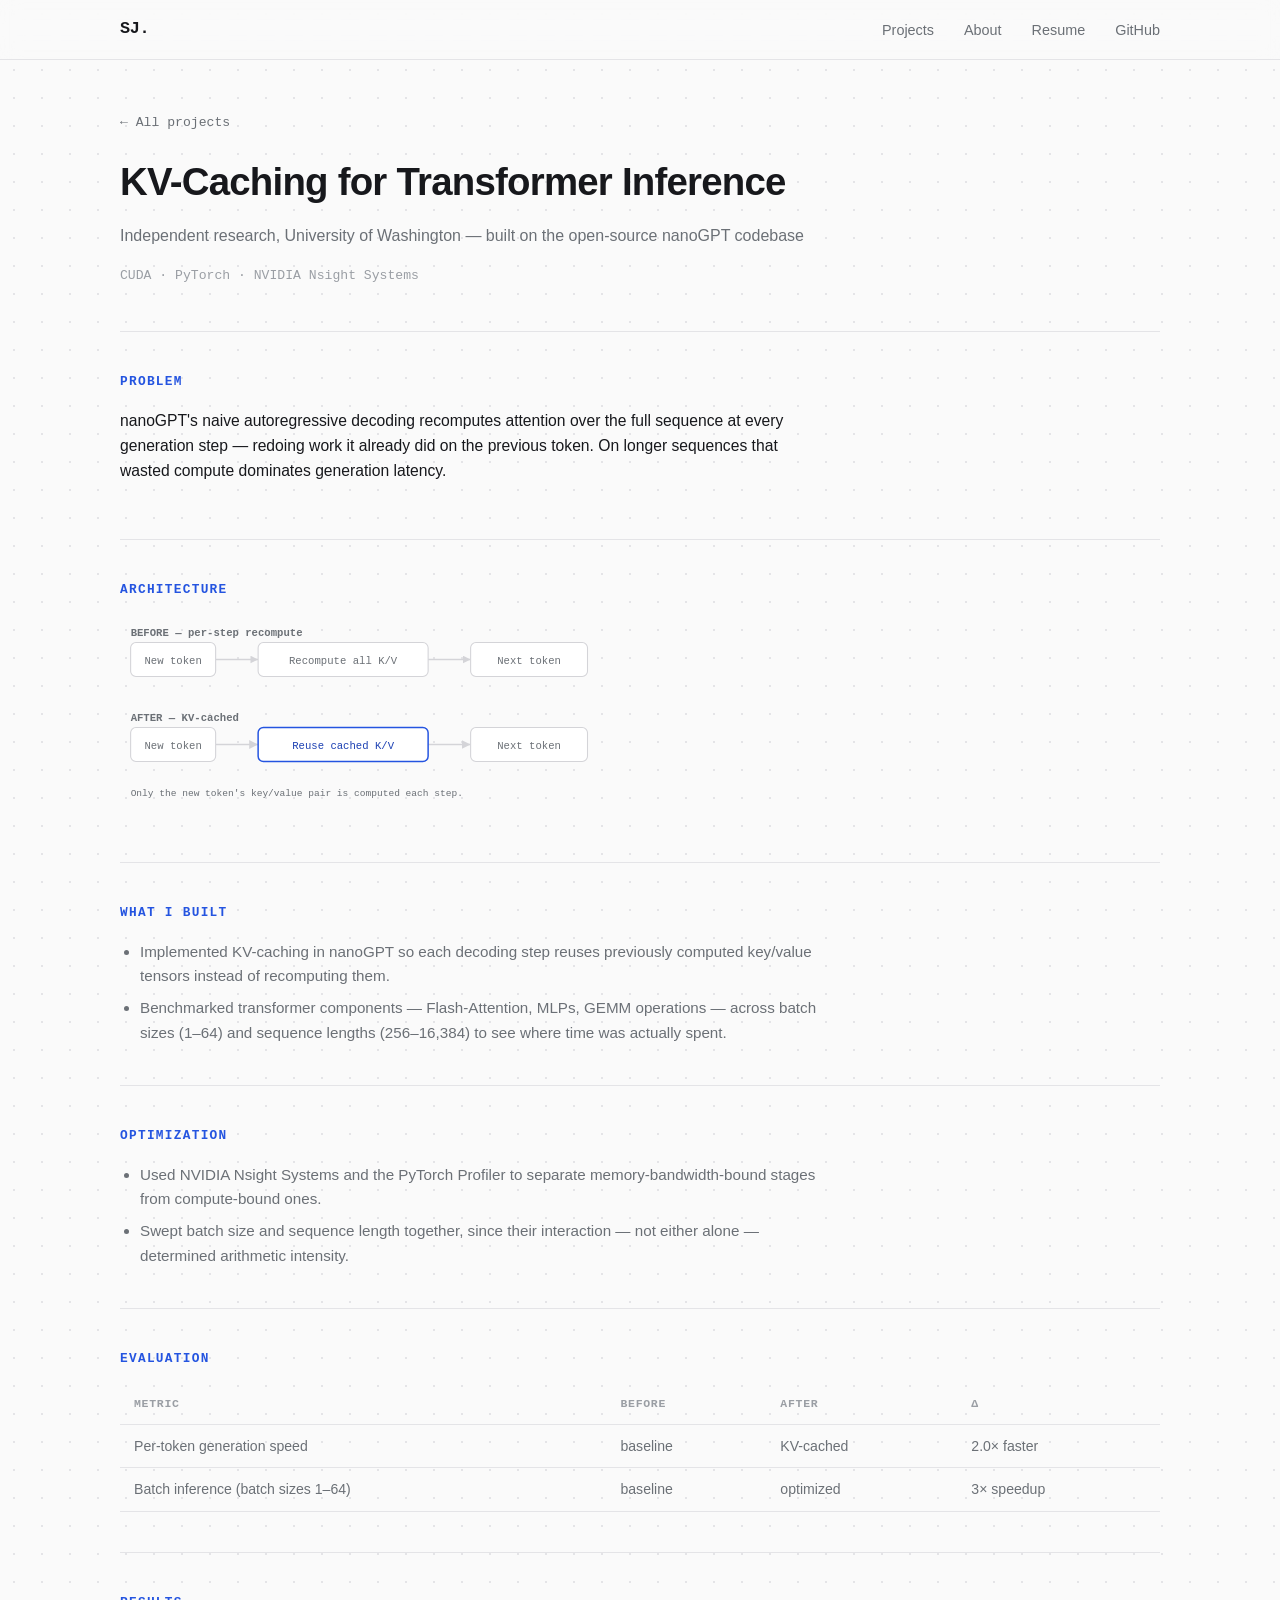
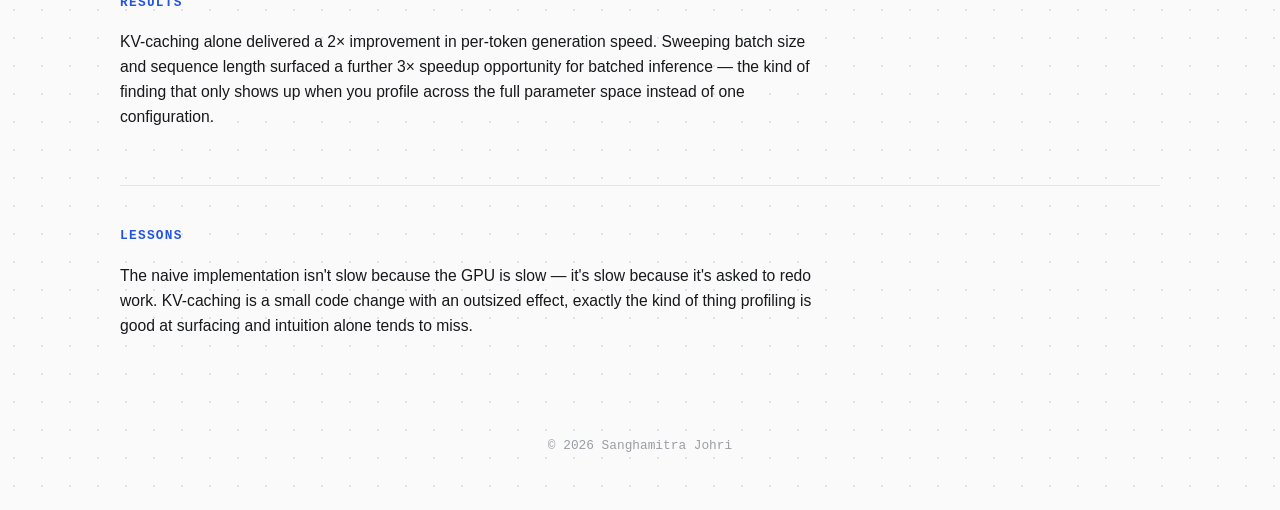
==== project-1.html @ 5bdfdf8d "Replace one-page site with new portfolio; add RecoverIQ case study Previous single-page site remains" ====
<!DOCTYPE html>
<html lang="en">
<head>
<meta charset="UTF-8">
<meta name="viewport" content="width=device-width, initial-scale=1.0">
<title>KV-Caching for Transformer Inference — Sanghamitra Johri</title>
<meta name="description" content="Case study: implementing KV-caching in nanoGPT and profiling transformer inference for a 2x speedup.">
<link rel="stylesheet" href="style.css">
</head>
<body>

<header class="site-header">
  <nav class="nav container">
    <a href="index.html" class="logo">SJ.</a>
    <button class="nav-toggle" id="navToggle" aria-label="Toggle menu" aria-expanded="false">
      <span></span><span></span><span></span>
    </button>
    <ul class="nav-links" id="navLinks">
      <li><a href="index.html#work">Projects</a></li>
      <li><a href="index.html#about">About</a></li>
      <li><a href="resume.pdf" target="_blank" rel="noopener noreferrer">Resume</a></li>
      <li><a href="https://github.com/sanghamitrajohri" target="_blank" rel="noopener noreferrer">GitHub</a></li>
    </ul>
  </nav>
</header>

<main>
  <section class="case-header container">
    <a class="case-back" href="index.html#work">&larr; All projects</a>
    <h1>KV-Caching for Transformer Inference</h1>
    <p class="case-role">Independent research, University of Washington &mdash; built on the open-source nanoGPT codebase</p>
    <p class="case-stack">CUDA · PyTorch · NVIDIA Nsight Systems</p>
  </section>

  <section class="case-section container">
    <h2>Problem</h2>
    <p>
      nanoGPT's naive autoregressive decoding recomputes attention over the full sequence at every
      generation step — redoing work it already did on the previous token. On longer sequences that
      wasted compute dominates generation latency.
    </p>
  </section>

  <section class="case-section container">
    <h2>Architecture</h2>
    <svg class="case-diagram" viewBox="0 0 640 190" fill="none" xmlns="http://www.w3.org/2000/svg" role="img" aria-label="Diagram: before, attention recomputed every step; after, cached key and value tensors reused">
      <defs>
        <marker id="a1" markerWidth="8" markerHeight="8" refX="6" refY="3" orient="auto"><path d="M0,0 L6,3 L0,6 Z" fill="currentColor"/></marker>
      </defs>
      <text class="node-text" x="10" y="18" font-size="10" font-weight="700">BEFORE — per-step recompute</text>
      <line class="flow-line" x1="90" y1="40" x2="130" y2="40" stroke-width="1.2" marker-end="url(#a1)"/>
      <line class="flow-line" x1="290" y1="40" x2="330" y2="40" stroke-width="1.2" marker-end="url(#a1)"/>
      <rect class="node-fill node-stroke" x="10" y="24" width="80" height="32" rx="5" stroke-width="1"/>
      <text class="node-text" x="50" y="44" text-anchor="middle" font-size="10">New token</text>
      <rect class="node-fill node-stroke" x="130" y="24" width="160" height="32" rx="5" stroke-width="1"/>
      <text class="node-text" x="210" y="44" text-anchor="middle" font-size="10">Recompute all K/V</text>
      <rect class="node-fill node-stroke" x="330" y="24" width="110" height="32" rx="5" stroke-width="1"/>
      <text class="node-text" x="385" y="44" text-anchor="middle" font-size="10">Next token</text>

      <text class="node-text" x="10" y="98" font-size="10" font-weight="700">AFTER — KV-cached</text>
      <line class="flow-line" x1="90" y1="120" x2="130" y2="120" stroke-width="1.4" marker-end="url(#a1)"/>
      <line class="flow-line" x1="290" y1="120" x2="330" y2="120" stroke-width="1.4" marker-end="url(#a1)"/>
      <rect class="node-fill node-stroke" x="10" y="104" width="80" height="32" rx="5" stroke-width="1"/>
      <text class="node-text" x="50" y="124" text-anchor="middle" font-size="10">New token</text>
      <g class="accent-node">
        <rect class="node-fill node-stroke" x="130" y="104" width="160" height="32" rx="5" stroke-width="1.4"/>
        <text class="node-text" x="210" y="124" text-anchor="middle" font-size="10">Reuse cached K/V</text>
      </g>
      <rect class="node-fill node-stroke" x="330" y="104" width="110" height="32" rx="5" stroke-width="1"/>
      <text class="node-text" x="385" y="124" text-anchor="middle" font-size="10">Next token</text>
      <text class="node-text" x="10" y="168" font-size="9">Only the new token's key/value pair is computed each step.</text>
    </svg>
  </section>

  <section class="case-section container">
    <h2>What I Built</h2>
    <ul class="case-list">
      <li>Implemented KV-caching in nanoGPT so each decoding step reuses previously computed key/value tensors instead of recomputing them.</li>
      <li>Benchmarked transformer components — Flash-Attention, MLPs, GEMM operations — across batch sizes (1–64) and sequence lengths (256–16,384) to see where time was actually spent.</li>
    </ul>
  </section>

  <section class="case-section container">
    <h2>Optimization</h2>
    <ul class="case-list">
      <li>Used NVIDIA Nsight Systems and the PyTorch Profiler to separate memory-bandwidth-bound stages from compute-bound ones.</li>
      <li>Swept batch size and sequence length together, since their interaction — not either alone — determined arithmetic intensity.</li>
    </ul>
  </section>

  <section class="case-section container">
    <h2>Evaluation</h2>
    <table class="bench-table">
      <thead>
        <tr><th>Metric</th><th>Before</th><th>After</th><th>Δ</th></tr>
      </thead>
      <tbody>
        <tr><td>Per-token generation speed</td><td>baseline</td><td>KV-cached</td><td>2.0× faster</td></tr>
        <tr><td>Batch inference (batch sizes 1–64)</td><td>baseline</td><td>optimized</td><td>3× speedup</td></tr>
      </tbody>
    </table>
  </section>

  <section class="case-section container">
    <h2>Results</h2>
    <p>
      KV-caching alone delivered a 2× improvement in per-token generation speed. Sweeping batch size
      and sequence length surfaced a further 3× speedup opportunity for batched inference — the kind
      of finding that only shows up when you profile across the full parameter space instead of one
      configuration.
    </p>
  </section>

  <section class="case-section container">
    <h2>Lessons</h2>
    <p>
      The naive implementation isn't slow because the GPU is slow — it's slow because it's asked to
      redo work. KV-caching is a small code change with an outsized effect, exactly the kind of thing
      profiling is good at surfacing and intuition alone tends to miss.
    </p>
  </section>
</main>

<footer class="site-footer">
  <p>© <span id="year"></span> Sanghamitra Johri</p>
</footer>

<script src="script.js"></script>
</body>
</html>
---- style.css ----
:root {
  --bg: #fafafa;
  --surface: #ffffff;
  --border: #e4e4e7;
  --border-strong: #d4d4d8;
  --text: #17181c;
  --text-dim: #6b7076;
  --text-faint: #9a9ea4;
  --accent: #2454e0;
  --accent-soft: #eaefff;
  --accent-dim: #1c40b3;
  --max-width: 1040px;
  --radius: 10px;
  --sans: -apple-system, BlinkMacSystemFont, "Segoe UI", Roboto, Helvetica, Arial, sans-serif;
  --mono: ui-monospace, "SF Mono", "Menlo", "Consolas", "Liberation Mono", monospace;
}

* { box-sizing: border-box; }
html { scroll-behavior: smooth; }

body {
  margin: 0;
  background:
    radial-gradient(circle, var(--border) 1px, transparent 1px) 0 0 / 28px 28px,
    var(--bg);
  color: var(--text);
  font-family: var(--sans);
  line-height: 1.6;
  -webkit-font-smoothing: antialiased;
}

@media (prefers-reduced-motion: reduce) { html { scroll-behavior: auto; } }

.container { max-width: var(--max-width); margin: 0 auto; padding: 0 28px; }

a { color: var(--accent); text-decoration: none; }
a:hover { text-decoration: underline; }

code, .mono { font-family: var(--mono); }

/* Header / nav */
.site-header {
  position: sticky;
  top: 0;
  z-index: 10;
  background: rgba(250, 250, 250, 0.86);
  backdrop-filter: blur(10px);
  border-bottom: 1px solid var(--border);
}
.nav {
  display: flex;
  align-items: center;
  justify-content: space-between;
  padding: 16px 0;
}
.logo {
  font-family: var(--mono);
  font-weight: 700;
  font-size: 1.05rem;
  color: var(--text);
  letter-spacing: -0.02em;
}
.logo:hover { text-decoration: none; color: var(--accent); }

.nav-links { list-style: none; display: flex; align-items: center; gap: 30px; margin: 0; padding: 0; }
.nav-links a {
  color: var(--text-dim);
  font-size: 0.9rem;
  font-weight: 500;
}
.nav-links a:hover { color: var(--text); text-decoration: none; }

.nav-toggle {
  display: none;
  flex-direction: column;
  justify-content: center;
  gap: 5px;
  background: none;
  border: none;
  cursor: pointer;
  padding: 6px;
}
.nav-toggle span { width: 20px; height: 2px; background: var(--text); display: block; }

/* Hero */
.hero { padding: 96px 0 64px; }
.hero-grid {
  display: grid;
  grid-template-columns: 1.15fr 0.85fr;
  gap: 40px;
  align-items: center;
}

.eyebrow {
  font-family: var(--mono);
  font-size: 0.78rem;
  font-weight: 600;
  color: var(--accent);
  letter-spacing: 0.12em;
  text-transform: uppercase;
  margin: 0 0 18px;
}

.hero h1 {
  font-size: clamp(2.1rem, 4.6vw, 3.1rem);
  line-height: 1.12;
  letter-spacing: -0.02em;
  margin: 0 0 18px;
}

.hero .subline {
  font-family: var(--mono);
  font-size: 0.92rem;
  color: var(--text-dim);
  margin: 0 0 30px;
}
.hero .subline span { color: var(--text-faint); margin: 0 8px; }

.hero-actions { display: flex; flex-wrap: wrap; gap: 12px; }

/* Architecture graphic */
.arch-graphic { width: 100%; height: auto; }
.arch-graphic, .case-diagram, .featured-diagram { color: var(--border-strong); }
:is(.arch-graphic, .case-diagram, .featured-diagram) .node-fill { fill: var(--surface); }
:is(.arch-graphic, .case-diagram, .featured-diagram) .node-stroke { stroke: var(--border-strong); }
:is(.arch-graphic, .case-diagram, .featured-diagram) .node-text { fill: var(--text-dim); font-family: var(--mono); }
:is(.arch-graphic, .case-diagram, .featured-diagram) .node-text:not([font-size]) { font-size: 11px; }
:is(.arch-graphic, .case-diagram, .featured-diagram) .flow-line { stroke: var(--border-strong); }
:is(.arch-graphic, .case-diagram, .featured-diagram) .accent-node .node-stroke { stroke: var(--accent); }
:is(.arch-graphic, .case-diagram, .featured-diagram) .accent-node .node-text { fill: var(--accent-dim); }

/* Buttons */
.btn {
  display: inline-flex;
  align-items: center;
  gap: 6px;
  padding: 10px 20px;
  border-radius: 8px;
  border: 1px solid var(--border-strong);
  background: var(--surface);
  color: var(--text);
  font-size: 0.9rem;
  font-weight: 600;
  transition: border-color 0.15s ease, background 0.15s ease, transform 0.15s ease;
}
.btn:hover { border-color: var(--accent); text-decoration: none; transform: translateY(-1px); }
.btn-primary {
  background: var(--accent);
  color: #fff;
  border-color: var(--accent);
}
.btn-primary:hover { background: var(--accent-dim); border-color: var(--accent-dim); color: #fff; }

/* Sections */
.section { padding: 64px 0; border-top: 1px solid var(--border); }
.section-label {
  font-family: var(--mono);
  font-size: 0.78rem;
  font-weight: 600;
  color: var(--text-faint);
  letter-spacing: 0.14em;
  text-transform: uppercase;
  margin: 0 0 8px;
}
.section-heading { font-size: 1.5rem; letter-spacing: -0.01em; margin: 0 0 36px; }

/* Project cards */
.work-grid {
  display: grid;
  grid-template-columns: repeat(3, 1fr);
  gap: 18px;
  margin-bottom: 18px;
}
.project-card {
  display: flex;
  flex-direction: column;
  background: var(--surface);
  border: 1px solid var(--border);
  border-radius: var(--radius);
  padding: 24px;
  min-height: 200px;
  color: var(--text);
  transition: border-color 0.18s ease, transform 0.18s ease, box-shadow 0.18s ease;
}
.project-card:hover {
  border-color: var(--accent);
  transform: translateY(-2px);
  box-shadow: 0 10px 26px rgba(23, 24, 28, 0.06);
  text-decoration: none;
}
.project-tag {
  font-family: var(--mono);
  font-size: 0.72rem;
  color: var(--accent);
  letter-spacing: 0.08em;
  margin: 0 0 12px;
}
.project-card h3 { font-size: 1.05rem; margin: 0 0 10px; letter-spacing: -0.01em; }
.project-flow {
  font-family: var(--mono);
  font-size: 0.82rem;
  color: var(--text-dim);
  margin: 0 0 16px;
  flex-grow: 1;
}
.project-stack { font-family: var(--mono); font-size: 0.78rem; color: var(--text-faint); margin: 0 0 16px; }
.project-arrow {
  align-self: flex-end;
  color: var(--text-faint);
  transition: transform 0.18s ease, color 0.18s ease;
}
.project-card:hover .project-arrow { color: var(--accent); transform: translateX(3px); }

/* Featured project */
.project-featured {
  display: block;
  background: var(--surface);
  border: 1px solid var(--border);
  border-radius: var(--radius);
  padding: 32px;
  color: var(--text);
  transition: border-color 0.18s ease, box-shadow 0.18s ease;
}
.project-featured:hover {
  border-color: var(--accent);
  box-shadow: 0 14px 30px rgba(23, 24, 28, 0.07);
  text-decoration: none;
}
.project-featured .project-tag { margin-bottom: 8px; }
.project-featured h3 { font-size: 1.3rem; margin: 0 0 20px; letter-spacing: -0.01em; }
.featured-diagram { width: 100%; max-width: 640px; height: auto; margin: 0 auto 22px; display: block; }
.featured-cta { font-weight: 600; font-size: 0.92rem; color: var(--accent); }

/* About */
.about-text { max-width: 620px; color: var(--text-dim); font-size: 1rem; margin: 0 0 26px; }
.stack-line {
  font-family: var(--mono);
  font-size: 0.85rem;
  color: var(--text-dim);
  line-height: 2;
}
.stack-line .cat { color: var(--text-faint); }

/* Contact */
.contact-inner { display: flex; flex-wrap: wrap; align-items: baseline; justify-content: space-between; gap: 20px; }
.contact-inner p { color: var(--text-dim); max-width: 480px; margin: 0; }

/* Footer */
.site-footer {
  text-align: center;
  padding: 30px 24px 40px;
  color: var(--text-faint);
  font-size: 0.8rem;
  font-family: var(--mono);
}

/* Reveal */
.reveal { opacity: 0; transform: translateY(14px); transition: opacity 0.5s ease, transform 0.5s ease; }
.reveal.is-visible { opacity: 1; transform: translateY(0); }
@media (prefers-reduced-motion: reduce) { .reveal { opacity: 1; transform: none; transition: none; } }

/* Case study pages */
.case-header { padding: 48px 0 32px; border-bottom: 1px solid var(--border); }
.case-back { font-family: var(--mono); font-size: 0.82rem; color: var(--text-dim); }
.case-back:hover { color: var(--accent); }
.case-header h1 { font-size: clamp(1.7rem, 4vw, 2.4rem); margin: 18px 0 10px; letter-spacing: -0.02em; }
.case-role { color: var(--text-dim); font-size: 1rem; margin: 0 0 16px; }
.case-stack { font-family: var(--mono); font-size: 0.82rem; color: var(--text-faint); }

.case-section { padding: 40px 0; border-bottom: 1px solid var(--border); }
.case-section:last-of-type { border-bottom: none; }
.case-section h2 {
  font-family: var(--mono);
  font-size: 0.8rem;
  font-weight: 700;
  color: var(--accent);
  letter-spacing: 0.1em;
  text-transform: uppercase;
  margin: 0 0 16px;
}
.case-section .placeholder {
  color: var(--text-faint);
  font-style: italic;
  font-size: 0.94rem;
}
.case-section p { color: var(--text); font-size: 0.98rem; max-width: 700px; }

.bench-table { width: 100%; border-collapse: collapse; font-size: 0.88rem; margin-top: 4px; }
.bench-table th, .bench-table td {
  text-align: left;
  padding: 10px 14px;
  border-bottom: 1px solid var(--border);
}
.bench-table th {
  font-family: var(--mono);
  font-size: 0.72rem;
  color: var(--text-faint);
  text-transform: uppercase;
  letter-spacing: 0.06em;
  font-weight: 600;
}
.bench-table td { color: var(--text-dim); }
.bench-table td.tbd { color: var(--text-faint); font-style: italic; }

.case-note {
  font-size: 0.82rem;
  color: var(--text-faint);
  font-style: italic;
  margin: 0 0 18px;
}

.case-diagram { width: 100%; max-width: 680px; height: auto; display: block; margin-bottom: 4px; }

.case-list { margin: 0; padding-left: 20px; color: var(--text-dim); max-width: 700px; }
.case-list li { margin-bottom: 8px; font-size: 0.95rem; }
.case-list li:last-child { margin-bottom: 0; }

.diagram-placeholder {
  border: 1px dashed var(--border-strong);
  border-radius: var(--radius);
  padding: 56px 20px;
  text-align: center;
  color: var(--text-faint);
  font-family: var(--mono);
  font-size: 0.85rem;
  max-width: 700px;
}

/* Responsive */
@media (max-width: 860px) {
  .hero-grid { grid-template-columns: 1fr; }
  .arch-hero { order: -1; max-width: 360px; margin: 0 auto; }
  .work-grid { grid-template-columns: repeat(2, 1fr); }
}

@media (max-width: 640px) {
  .nav-toggle { display: flex; }
  .nav-links {
    position: absolute;
    top: 100%;
    left: 0;
    right: 0;
    background: var(--surface);
    border-bottom: 1px solid var(--border);
    flex-direction: column;
    align-items: flex-start;
    gap: 0;
    max-height: 0;
    overflow: hidden;
    transition: max-height 0.2s ease;
  }
  .nav-links.open { max-height: 320px; }
  .nav-links li { width: 100%; border-top: 1px solid var(--border); }
  .nav-links a { display: block; padding: 14px 24px; }

  .work-grid { grid-template-columns: 1fr; }
  .contact-inner { flex-direction: column; align-items: flex-start; }
}
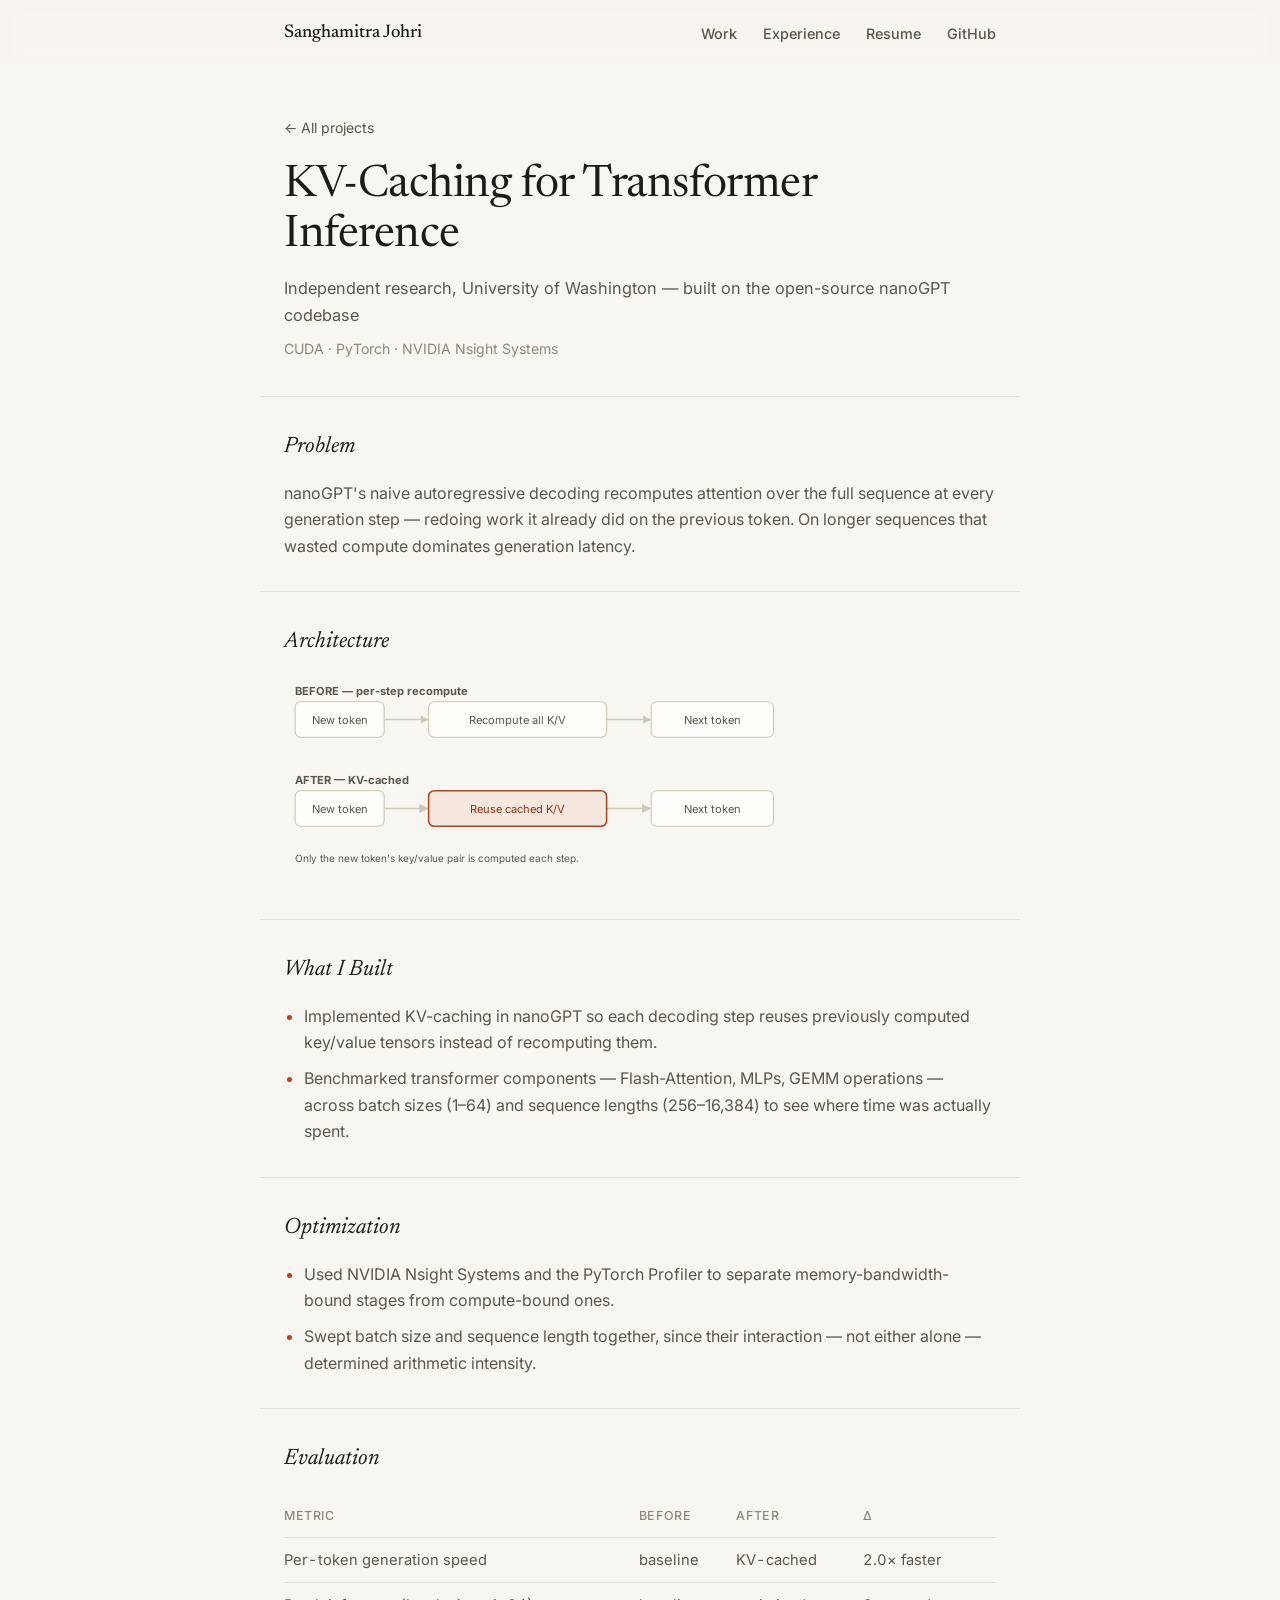
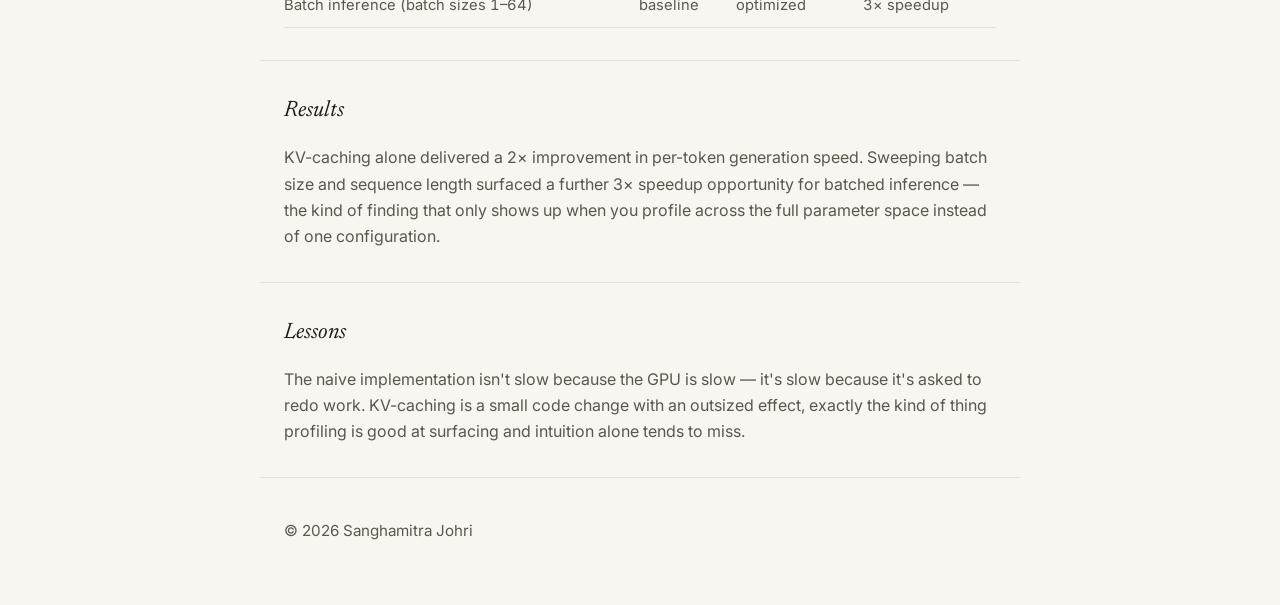
==== commit a3470964: "Redesign: single-column layout, serif type, focused home page Home now shows RecoverIQ and KV-cachin" ====
--- a/project-1.html
+++ b/project-1.html
@@ -5,19 +5,22 @@
 <meta name="viewport" content="width=device-width, initial-scale=1.0">
 <title>KV-Caching for Transformer Inference — Sanghamitra Johri</title>
 <meta name="description" content="Case study: implementing KV-caching in nanoGPT and profiling transformer inference for a 2x speedup.">
+<link rel="preconnect" href="https://fonts.googleapis.com">
+<link rel="preconnect" href="https://fonts.gstatic.com" crossorigin>
+<link href="https://fonts.googleapis.com/css2?family=Newsreader:ital,opsz,wght@0,6..72,400;0,6..72,500;1,6..72,400&family=Inter:wght@400;500;600&display=swap" rel="stylesheet">
 <link rel="stylesheet" href="style.css">
 </head>
 <body>
 
 <header class="site-header">
   <nav class="nav container">
-    <a href="index.html" class="logo">SJ.</a>
+    <a href="index.html" class="logo">Sanghamitra Johri</a>
     <button class="nav-toggle" id="navToggle" aria-label="Toggle menu" aria-expanded="false">
       <span></span><span></span><span></span>
     </button>
     <ul class="nav-links" id="navLinks">
-      <li><a href="index.html#work">Projects</a></li>
-      <li><a href="index.html#about">About</a></li>
+      <li><a href="index.html#work">Work</a></li>
+      <li><a href="index.html#experience">Experience</a></li>
       <li><a href="resume.pdf" target="_blank" rel="noopener noreferrer">Resume</a></li>
       <li><a href="https://github.com/sanghamitrajohri" target="_blank" rel="noopener noreferrer">GitHub</a></li>
     </ul>
@@ -90,7 +93,7 @@
 
   <section class="case-section container">
     <h2>Evaluation</h2>
-    <table class="bench-table">
+    <div class="table-wrap"><table class="bench-table">
       <thead>
         <tr><th>Metric</th><th>Before</th><th>After</th><th>Δ</th></tr>
       </thead>
@@ -98,7 +101,7 @@
         <tr><td>Per-token generation speed</td><td>baseline</td><td>KV-cached</td><td>2.0× faster</td></tr>
         <tr><td>Batch inference (batch sizes 1–64)</td><td>baseline</td><td>optimized</td><td>3× speedup</td></tr>
       </tbody>
-    </table>
+    </table></div>
   </section>
 
   <section class="case-section container">
@@ -121,7 +124,7 @@
   </section>
 </main>
 
-<footer class="site-footer">
+<footer class="site-footer container">
   <p>© <span id="year"></span> Sanghamitra Johri</p>
 </footer>
 
--- a/style.css
+++ b/style.css
@@ -1,74 +1,56 @@
 :root {
-  --bg: #fafafa;
-  --surface: #ffffff;
-  --border: #e4e4e7;
-  --border-strong: #d4d4d8;
-  --text: #17181c;
-  --text-dim: #6b7076;
-  --text-faint: #9a9ea4;
-  --accent: #2454e0;
-  --accent-soft: #eaefff;
-  --accent-dim: #1c40b3;
-  --max-width: 1040px;
-  --radius: 10px;
-  --sans: -apple-system, BlinkMacSystemFont, "Segoe UI", Roboto, Helvetica, Arial, sans-serif;
-  --mono: ui-monospace, "SF Mono", "Menlo", "Consolas", "Liberation Mono", monospace;
+  --bg: #f8f6f1;
+  --surface: #fffdf9;
+  --border: #e6e1d6;
+  --border-strong: #cfc8b8;
+  --text: #1d1b17;
+  --text-dim: #5c574d;
+  --text-faint: #8f897c;
+  --accent: #b4441f;
+  --accent-soft: #f6e7df;
+  --accent-dim: #8f3518;
+  --max-width: 760px;
+  --radius: 12px;
+  --serif: "Newsreader", Georgia, "Times New Roman", serif;
+  --sans: "Inter", -apple-system, BlinkMacSystemFont, "Segoe UI", Roboto, Helvetica, Arial, sans-serif;
+  --mono: ui-monospace, "SF Mono", "Menlo", "Consolas", monospace;
 }
 
 * { box-sizing: border-box; }
 html { scroll-behavior: smooth; }
+@media (prefers-reduced-motion: reduce) { html { scroll-behavior: auto; } }
 
 body {
   margin: 0;
-  background:
-    radial-gradient(circle, var(--border) 1px, transparent 1px) 0 0 / 28px 28px,
-    var(--bg);
+  background: var(--bg);
   color: var(--text);
   font-family: var(--sans);
-  line-height: 1.6;
+  font-size: 16px;
+  line-height: 1.65;
   -webkit-font-smoothing: antialiased;
 }
 
-@media (prefers-reduced-motion: reduce) { html { scroll-behavior: auto; } }
-
-.container { max-width: var(--max-width); margin: 0 auto; padding: 0 28px; }
+.container { max-width: var(--max-width); margin: 0 auto; padding: 0 24px; }
 
 a { color: var(--accent); text-decoration: none; }
-a:hover { text-decoration: underline; }
-
-code, .mono { font-family: var(--mono); }
+a:hover { text-decoration: underline; text-underline-offset: 3px; }
+code { font-family: var(--mono); font-size: 0.88em; background: var(--accent-soft); padding: 1px 5px; border-radius: 4px; }
+strong { font-weight: 600; }
 
 /* Header / nav */
 .site-header {
   position: sticky;
   top: 0;
   z-index: 10;
-  background: rgba(250, 250, 250, 0.86);
+  background: rgba(248, 246, 241, 0.9);
   backdrop-filter: blur(10px);
-  border-bottom: 1px solid var(--border);
-}
-.nav {
-  display: flex;
-  align-items: center;
-  justify-content: space-between;
-  padding: 16px 0;
-}
-.logo {
-  font-family: var(--mono);
-  font-weight: 700;
-  font-size: 1.05rem;
-  color: var(--text);
-  letter-spacing: -0.02em;
-}
+}
+.nav { display: flex; align-items: center; justify-content: space-between; padding: 18px 24px; }
+.logo { font-family: var(--serif); font-size: 1.15rem; font-weight: 500; color: var(--text); }
 .logo:hover { text-decoration: none; color: var(--accent); }
-
-.nav-links { list-style: none; display: flex; align-items: center; gap: 30px; margin: 0; padding: 0; }
-.nav-links a {
-  color: var(--text-dim);
-  font-size: 0.9rem;
-  font-weight: 500;
-}
-.nav-links a:hover { color: var(--text); text-decoration: none; }
+.nav-links { list-style: none; display: flex; gap: 26px; margin: 0; padding: 0; }
+.nav-links a { color: var(--text-dim); font-size: 0.9rem; font-weight: 500; }
+.nav-links a:hover { color: var(--accent); text-decoration: none; }
 
 .nav-toggle {
   display: none;
@@ -82,257 +64,142 @@
 }
 .nav-toggle span { width: 20px; height: 2px; background: var(--text); display: block; }
 
-/* Hero */
-.hero { padding: 96px 0 64px; }
-.hero-grid {
+/* Intro */
+.intro { padding: 72px 0 56px; }
+.intro h1 {
+  font-family: var(--serif);
+  font-weight: 400;
+  font-size: clamp(2.3rem, 6vw, 3.4rem);
+  line-height: 1.08;
+  letter-spacing: -0.015em;
+  margin: 0 0 24px;
+}
+.lede { font-size: 1.12rem; color: var(--text-dim); margin: 0 0 24px; max-width: 640px; }
+.lede strong { color: var(--text); }
+.intro-links { display: flex; flex-wrap: wrap; gap: 8px 22px; margin: 0; font-weight: 500; }
+
+/* Blocks */
+.block { padding: 48px 0; border-top: 1px solid var(--border); }
+.block-title {
+  font-family: var(--serif);
+  font-weight: 400;
+  font-style: italic;
+  font-size: 1.5rem;
+  margin: 0 0 28px;
+  color: var(--text);
+}
+
+/* Work entries */
+.work {
   display: grid;
-  grid-template-columns: 1.15fr 0.85fr;
-  gap: 40px;
-  align-items: center;
-}
-
-.eyebrow {
-  font-family: var(--mono);
-  font-size: 0.78rem;
-  font-weight: 600;
-  color: var(--accent);
-  letter-spacing: 0.12em;
-  text-transform: uppercase;
-  margin: 0 0 18px;
-}
-
-.hero h1 {
-  font-size: clamp(2.1rem, 4.6vw, 3.1rem);
+  grid-template-columns: 180px 1fr;
+  gap: 28px;
+  padding: 28px;
+  margin: 0 -28px 12px;
+  border-radius: var(--radius);
+  color: var(--text);
+  transition: background 0.18s ease;
+}
+.work:hover { background: var(--surface); text-decoration: none; box-shadow: 0 1px 0 var(--border), 0 8px 24px rgba(60, 45, 20, 0.06); }
+.work-metric { display: flex; flex-direction: column; gap: 6px; }
+.metric-num { font-family: var(--serif); font-size: 3rem; line-height: 1; color: var(--accent); }
+.metric-label { font-size: 0.82rem; color: var(--text-faint); line-height: 1.4; }
+.work-meta { font-size: 0.8rem; color: var(--text-faint); margin: 0 0 4px; text-transform: uppercase; letter-spacing: 0.06em; }
+.work h3 { font-family: var(--serif); font-weight: 500; font-size: 1.5rem; margin: 0 0 8px; line-height: 1.2; }
+.work-body p { margin: 0 0 10px; color: var(--text-dim); }
+.work-body .work-stack { font-size: 0.85rem; color: var(--text-faint); }
+.work-cta { font-size: 0.9rem; font-weight: 600; color: var(--accent); }
+.work:hover .work-cta { text-decoration: underline; text-underline-offset: 3px; }
+
+/* Timeline */
+.timeline { list-style: none; margin: 0; padding: 0; }
+.timeline li { display: grid; grid-template-columns: 180px 1fr; gap: 28px; padding: 0 0 26px; }
+.timeline li:last-child { padding-bottom: 0; }
+.tl-when { margin: 2px 0 0; font-size: 0.88rem; color: var(--text-faint); font-variant-numeric: tabular-nums; }
+.timeline h3 { font-size: 1rem; font-weight: 600; margin: 0 0 4px; }
+.timeline p { margin: 0; color: var(--text-dim); }
+
+/* Publications / education */
+.pubs { list-style: none; margin: 0; padding: 0; }
+.pubs li { padding: 0 0 16px; }
+.pubs li:last-child { padding-bottom: 0; }
+.pubs span { display: block; font-size: 0.88rem; color: var(--text-faint); }
+
+/* Footer */
+.site-footer { padding: 40px 24px 56px; border-top: 1px solid var(--border); color: var(--text-dim); font-size: 0.95rem; }
+.site-footer p { margin: 0 0 6px; }
+.site-footer .muted { color: var(--text-faint); font-size: 0.82rem; }
+
+/* Reveal */
+.reveal { opacity: 0; transform: translateY(10px); transition: opacity 0.5s ease, transform 0.5s ease; }
+.reveal.is-visible { opacity: 1; transform: none; }
+@media (prefers-reduced-motion: reduce) { .reveal { opacity: 1; transform: none; transition: none; } }
+
+/* Case study pages */
+.case-header { padding: 48px 24px 36px; }
+.case-back { font-size: 0.88rem; color: var(--text-dim); }
+.case-back:hover { color: var(--accent); }
+.case-header h1 {
+  font-family: var(--serif);
+  font-weight: 400;
+  font-size: clamp(2rem, 5vw, 2.8rem);
   line-height: 1.12;
-  letter-spacing: -0.02em;
-  margin: 0 0 18px;
-}
-
-.hero .subline {
-  font-family: var(--mono);
-  font-size: 0.92rem;
-  color: var(--text-dim);
-  margin: 0 0 30px;
-}
-.hero .subline span { color: var(--text-faint); margin: 0 8px; }
-
-.hero-actions { display: flex; flex-wrap: wrap; gap: 12px; }
-
-/* Architecture graphic */
-.arch-graphic { width: 100%; height: auto; }
-.arch-graphic, .case-diagram, .featured-diagram { color: var(--border-strong); }
-:is(.arch-graphic, .case-diagram, .featured-diagram) .node-fill { fill: var(--surface); }
-:is(.arch-graphic, .case-diagram, .featured-diagram) .node-stroke { stroke: var(--border-strong); }
-:is(.arch-graphic, .case-diagram, .featured-diagram) .node-text { fill: var(--text-dim); font-family: var(--mono); }
-:is(.arch-graphic, .case-diagram, .featured-diagram) .node-text:not([font-size]) { font-size: 11px; }
-:is(.arch-graphic, .case-diagram, .featured-diagram) .flow-line { stroke: var(--border-strong); }
-:is(.arch-graphic, .case-diagram, .featured-diagram) .accent-node .node-stroke { stroke: var(--accent); }
-:is(.arch-graphic, .case-diagram, .featured-diagram) .accent-node .node-text { fill: var(--accent-dim); }
-
-/* Buttons */
-.btn {
-  display: inline-flex;
-  align-items: center;
-  gap: 6px;
-  padding: 10px 20px;
-  border-radius: 8px;
-  border: 1px solid var(--border-strong);
-  background: var(--surface);
-  color: var(--text);
-  font-size: 0.9rem;
-  font-weight: 600;
-  transition: border-color 0.15s ease, background 0.15s ease, transform 0.15s ease;
-}
-.btn:hover { border-color: var(--accent); text-decoration: none; transform: translateY(-1px); }
-.btn-primary {
-  background: var(--accent);
-  color: #fff;
-  border-color: var(--accent);
-}
-.btn-primary:hover { background: var(--accent-dim); border-color: var(--accent-dim); color: #fff; }
-
-/* Sections */
-.section { padding: 64px 0; border-top: 1px solid var(--border); }
-.section-label {
-  font-family: var(--mono);
-  font-size: 0.78rem;
-  font-weight: 600;
-  color: var(--text-faint);
-  letter-spacing: 0.14em;
-  text-transform: uppercase;
-  margin: 0 0 8px;
-}
-.section-heading { font-size: 1.5rem; letter-spacing: -0.01em; margin: 0 0 36px; }
-
-/* Project cards */
-.work-grid {
-  display: grid;
-  grid-template-columns: repeat(3, 1fr);
-  gap: 18px;
-  margin-bottom: 18px;
-}
-.project-card {
-  display: flex;
-  flex-direction: column;
-  background: var(--surface);
-  border: 1px solid var(--border);
-  border-radius: var(--radius);
-  padding: 24px;
-  min-height: 200px;
-  color: var(--text);
-  transition: border-color 0.18s ease, transform 0.18s ease, box-shadow 0.18s ease;
-}
-.project-card:hover {
-  border-color: var(--accent);
-  transform: translateY(-2px);
-  box-shadow: 0 10px 26px rgba(23, 24, 28, 0.06);
-  text-decoration: none;
-}
-.project-tag {
-  font-family: var(--mono);
-  font-size: 0.72rem;
-  color: var(--accent);
-  letter-spacing: 0.08em;
-  margin: 0 0 12px;
-}
-.project-card h3 { font-size: 1.05rem; margin: 0 0 10px; letter-spacing: -0.01em; }
-.project-flow {
-  font-family: var(--mono);
-  font-size: 0.82rem;
-  color: var(--text-dim);
-  margin: 0 0 16px;
-  flex-grow: 1;
-}
-.project-stack { font-family: var(--mono); font-size: 0.78rem; color: var(--text-faint); margin: 0 0 16px; }
-.project-arrow {
-  align-self: flex-end;
-  color: var(--text-faint);
-  transition: transform 0.18s ease, color 0.18s ease;
-}
-.project-card:hover .project-arrow { color: var(--accent); transform: translateX(3px); }
-
-/* Featured project */
-.project-featured {
-  display: block;
-  background: var(--surface);
-  border: 1px solid var(--border);
-  border-radius: var(--radius);
-  padding: 32px;
-  color: var(--text);
-  transition: border-color 0.18s ease, box-shadow 0.18s ease;
-}
-.project-featured:hover {
-  border-color: var(--accent);
-  box-shadow: 0 14px 30px rgba(23, 24, 28, 0.07);
-  text-decoration: none;
-}
-.project-featured .project-tag { margin-bottom: 8px; }
-.project-featured h3 { font-size: 1.3rem; margin: 0 0 20px; letter-spacing: -0.01em; }
-.featured-diagram { width: 100%; max-width: 640px; height: auto; margin: 0 auto 22px; display: block; }
-.featured-cta { font-weight: 600; font-size: 0.92rem; color: var(--accent); }
-
-/* About */
-.about-text { max-width: 620px; color: var(--text-dim); font-size: 1rem; margin: 0 0 26px; }
-.stack-line {
-  font-family: var(--mono);
-  font-size: 0.85rem;
-  color: var(--text-dim);
-  line-height: 2;
-}
-.stack-line .cat { color: var(--text-faint); }
-
-/* Contact */
-.contact-inner { display: flex; flex-wrap: wrap; align-items: baseline; justify-content: space-between; gap: 20px; }
-.contact-inner p { color: var(--text-dim); max-width: 480px; margin: 0; }
-
-/* Footer */
-.site-footer {
-  text-align: center;
-  padding: 30px 24px 40px;
-  color: var(--text-faint);
-  font-size: 0.8rem;
-  font-family: var(--mono);
-}
-
-/* Reveal */
-.reveal { opacity: 0; transform: translateY(14px); transition: opacity 0.5s ease, transform 0.5s ease; }
-.reveal.is-visible { opacity: 1; transform: translateY(0); }
-@media (prefers-reduced-motion: reduce) { .reveal { opacity: 1; transform: none; transition: none; } }
-
-/* Case study pages */
-.case-header { padding: 48px 0 32px; border-bottom: 1px solid var(--border); }
-.case-back { font-family: var(--mono); font-size: 0.82rem; color: var(--text-dim); }
-.case-back:hover { color: var(--accent); }
-.case-header h1 { font-size: clamp(1.7rem, 4vw, 2.4rem); margin: 18px 0 10px; letter-spacing: -0.02em; }
-.case-role { color: var(--text-dim); font-size: 1rem; margin: 0 0 16px; }
-.case-stack { font-family: var(--mono); font-size: 0.82rem; color: var(--text-faint); }
-
-.case-section { padding: 40px 0; border-bottom: 1px solid var(--border); }
-.case-section:last-of-type { border-bottom: none; }
+  letter-spacing: -0.01em;
+  margin: 20px 0 14px;
+}
+.case-role { color: var(--text-dim); font-size: 1.02rem; margin: 0 0 8px; }
+.case-stack { font-size: 0.88rem; color: var(--text-faint); margin: 0; }
+
+.case-section { padding: 32px 24px; border-top: 1px solid var(--border); }
 .case-section h2 {
-  font-family: var(--mono);
-  font-size: 0.8rem;
-  font-weight: 700;
-  color: var(--accent);
-  letter-spacing: 0.1em;
-  text-transform: uppercase;
-  margin: 0 0 16px;
-}
-.case-section .placeholder {
-  color: var(--text-faint);
+  font-family: var(--serif);
+  font-weight: 400;
   font-style: italic;
-  font-size: 0.94rem;
-}
-.case-section p { color: var(--text); font-size: 0.98rem; max-width: 700px; }
-
-.bench-table { width: 100%; border-collapse: collapse; font-size: 0.88rem; margin-top: 4px; }
-.bench-table th, .bench-table td {
-  text-align: left;
-  padding: 10px 14px;
-  border-bottom: 1px solid var(--border);
-}
-.bench-table th {
-  font-family: var(--mono);
-  font-size: 0.72rem;
-  color: var(--text-faint);
-  text-transform: uppercase;
-  letter-spacing: 0.06em;
-  font-weight: 600;
-}
-.bench-table td { color: var(--text-dim); }
+  font-size: 1.4rem;
+  color: var(--text);
+  margin: 0 0 14px;
+}
+.case-section p { color: var(--text-dim); margin: 0 0 14px; }
+.case-section p:last-child { margin-bottom: 0; }
+.case-section p strong { color: var(--text); }
+.case-section .placeholder { color: var(--text-faint); font-style: italic; }
+
+.case-list { margin: 0; padding-left: 20px; color: var(--text-dim); }
+.case-list li { margin-bottom: 10px; }
+.case-list li:last-child { margin-bottom: 0; }
+.case-list li::marker { color: var(--accent); }
+
+.case-note { font-size: 0.88rem; color: var(--text-faint); }
+
+.bench-table { width: 100%; border-collapse: collapse; font-size: 0.92rem; margin: 4px 0 0; }
+.bench-table th, .bench-table td { text-align: left; padding: 10px 12px 10px 0; border-bottom: 1px solid var(--border); }
+.bench-table th { font-size: 0.78rem; color: var(--text-faint); font-weight: 500; text-transform: uppercase; letter-spacing: 0.05em; }
+.bench-table td { color: var(--text-dim); font-variant-numeric: tabular-nums; }
+.bench-table td strong { color: var(--accent); }
 .bench-table td.tbd { color: var(--text-faint); font-style: italic; }
-
-.case-note {
-  font-size: 0.82rem;
-  color: var(--text-faint);
-  font-style: italic;
-  margin: 0 0 18px;
-}
-
-.case-diagram { width: 100%; max-width: 680px; height: auto; display: block; margin-bottom: 4px; }
-
-.case-list { margin: 0; padding-left: 20px; color: var(--text-dim); max-width: 700px; }
-.case-list li { margin-bottom: 8px; font-size: 0.95rem; }
-.case-list li:last-child { margin-bottom: 0; }
+.table-wrap { overflow-x: auto; }
 
 .diagram-placeholder {
   border: 1px dashed var(--border-strong);
   border-radius: var(--radius);
-  padding: 56px 20px;
+  padding: 48px 20px;
   text-align: center;
   color: var(--text-faint);
-  font-family: var(--mono);
-  font-size: 0.85rem;
-  max-width: 700px;
-}
+  font-size: 0.9rem;
+}
+
+/* Diagrams */
+.case-diagram { width: 100%; height: auto; display: block; color: var(--border-strong); }
+.case-diagram .node-fill { fill: var(--surface); }
+.case-diagram .node-stroke { stroke: var(--border-strong); }
+.case-diagram .node-text { fill: var(--text-dim); font-family: var(--sans); }
+.case-diagram .node-text:not([font-size]) { font-size: 11px; }
+.case-diagram .flow-line { stroke: var(--border-strong); }
+.case-diagram .accent-node .node-fill { fill: var(--accent-soft); }
+.case-diagram .accent-node .node-stroke { stroke: var(--accent); }
+.case-diagram .accent-node .node-text { fill: var(--accent-dim); }
 
 /* Responsive */
-@media (max-width: 860px) {
-  .hero-grid { grid-template-columns: 1fr; }
-  .arch-hero { order: -1; max-width: 360px; margin: 0 auto; }
-  .work-grid { grid-template-columns: repeat(2, 1fr); }
-}
-
 @media (max-width: 640px) {
   .nav-toggle { display: flex; }
   .nav-links {
@@ -340,19 +207,22 @@
     top: 100%;
     left: 0;
     right: 0;
-    background: var(--surface);
+    background: var(--bg);
     border-bottom: 1px solid var(--border);
     flex-direction: column;
-    align-items: flex-start;
     gap: 0;
     max-height: 0;
     overflow: hidden;
     transition: max-height 0.2s ease;
   }
   .nav-links.open { max-height: 320px; }
-  .nav-links li { width: 100%; border-top: 1px solid var(--border); }
+  .nav-links li { border-top: 1px solid var(--border); }
   .nav-links a { display: block; padding: 14px 24px; }
 
-  .work-grid { grid-template-columns: 1fr; }
-  .contact-inner { flex-direction: column; align-items: flex-start; }
-}
+  .intro { padding: 44px 0 40px; }
+  .work, .timeline li { grid-template-columns: 1fr; gap: 10px; }
+  .work { padding: 20px 16px; margin: 0 -16px 8px; }
+  .work-metric { flex-direction: row; align-items: baseline; gap: 12px; }
+  .metric-num { font-size: 2.2rem; }
+  .metric-label br { display: none; }
+}
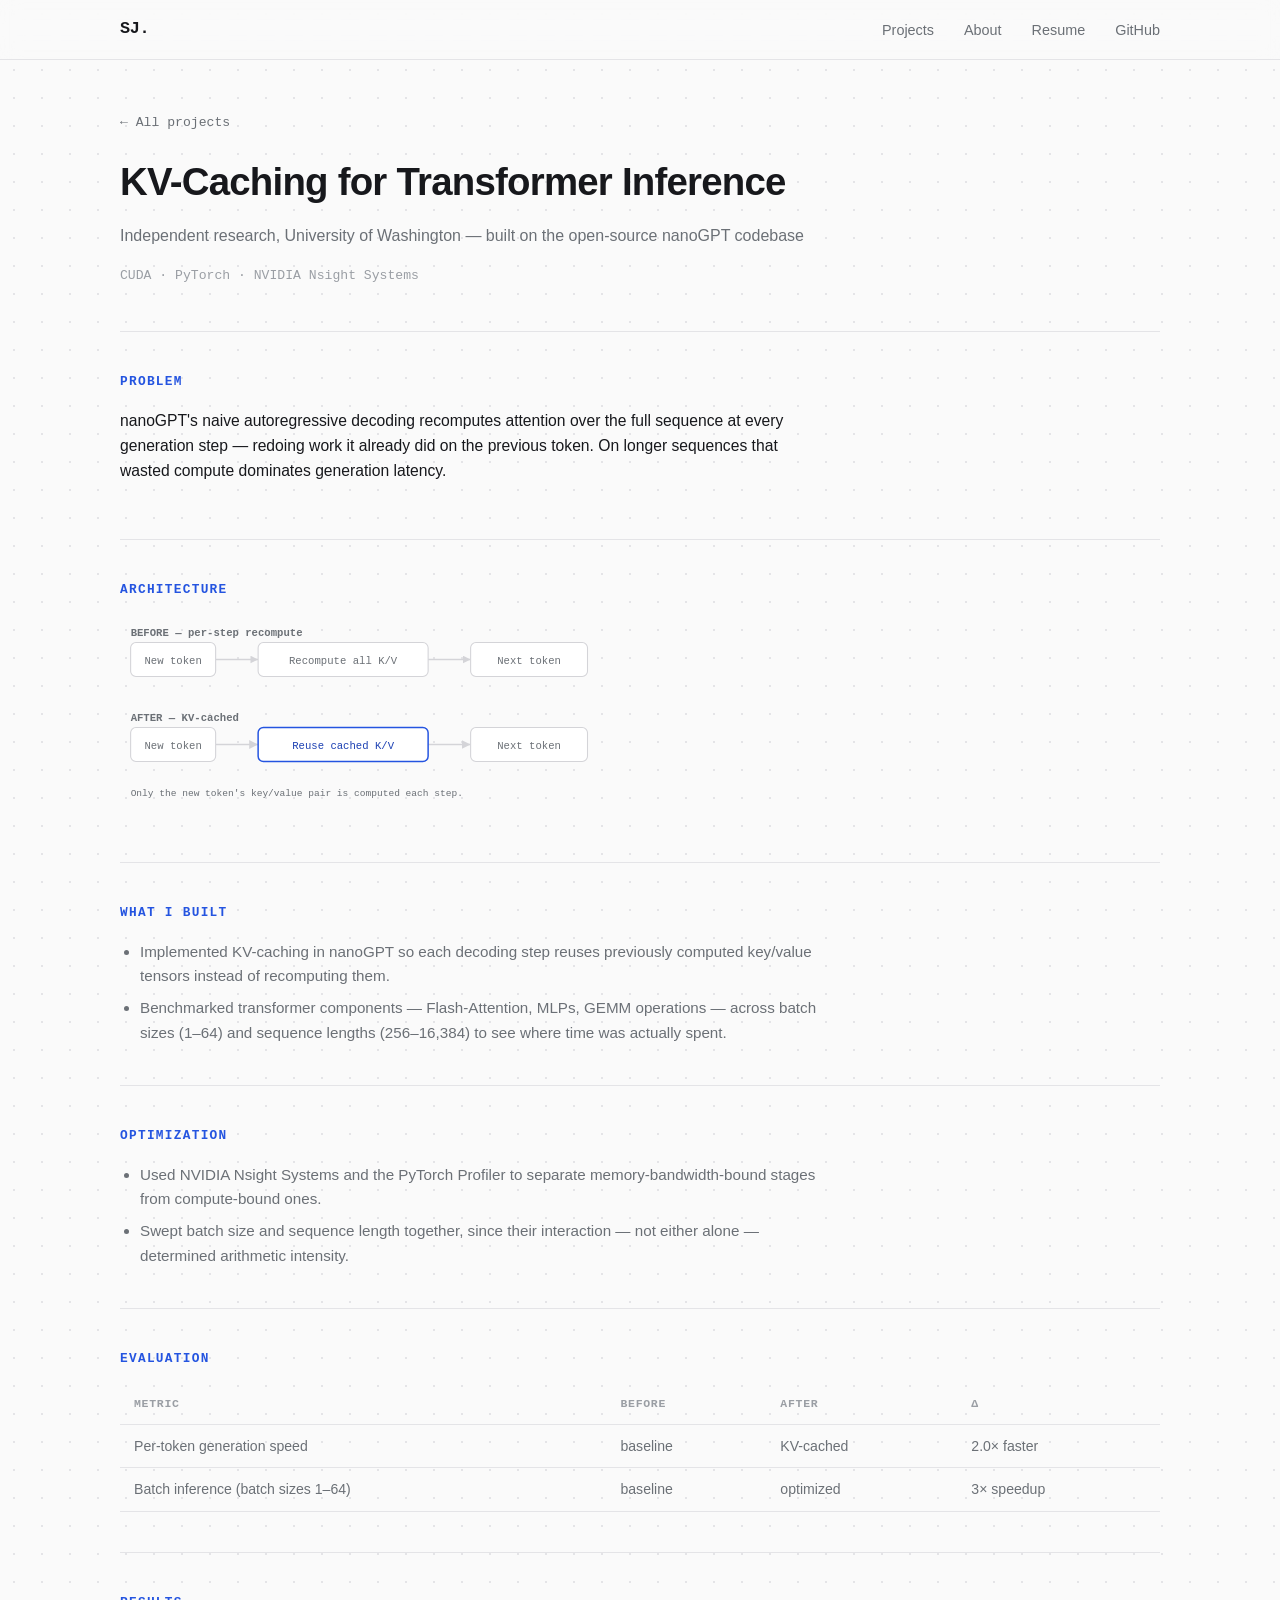
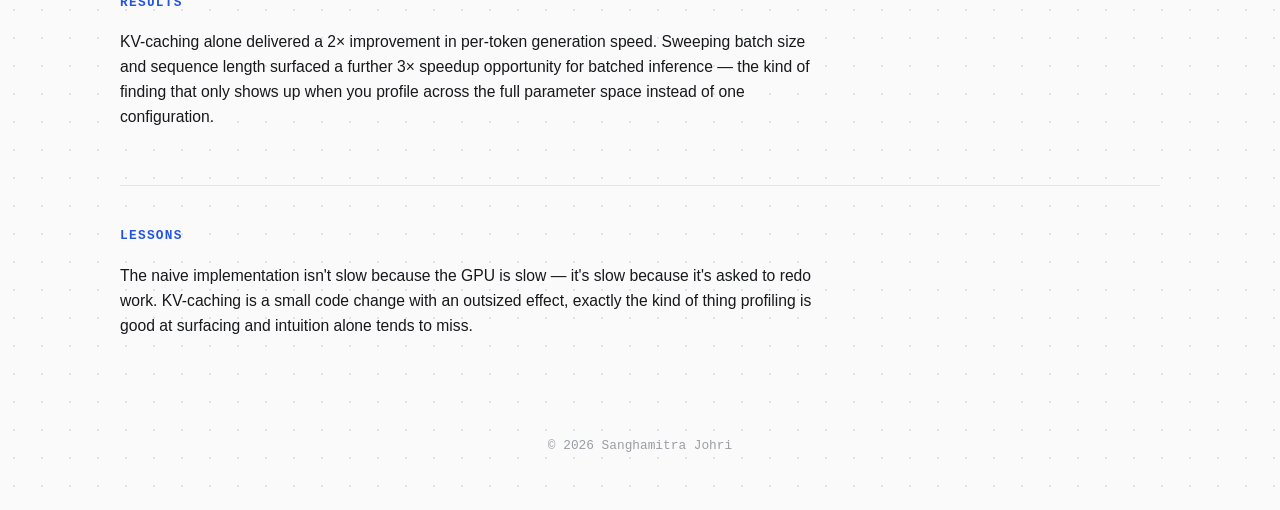
==== commit 4bc3b0d4: "Revert redesign; restore previous portfolio design Reverts a347096.  Co-Authored-By: Claude Opus 5.5" ====
--- a/project-1.html
+++ b/project-1.html
@@ -5,22 +5,19 @@
 <meta name="viewport" content="width=device-width, initial-scale=1.0">
 <title>KV-Caching for Transformer Inference — Sanghamitra Johri</title>
 <meta name="description" content="Case study: implementing KV-caching in nanoGPT and profiling transformer inference for a 2x speedup.">
-<link rel="preconnect" href="https://fonts.googleapis.com">
-<link rel="preconnect" href="https://fonts.gstatic.com" crossorigin>
-<link href="https://fonts.googleapis.com/css2?family=Newsreader:ital,opsz,wght@0,6..72,400;0,6..72,500;1,6..72,400&family=Inter:wght@400;500;600&display=swap" rel="stylesheet">
 <link rel="stylesheet" href="style.css">
 </head>
 <body>
 
 <header class="site-header">
   <nav class="nav container">
-    <a href="index.html" class="logo">Sanghamitra Johri</a>
+    <a href="index.html" class="logo">SJ.</a>
     <button class="nav-toggle" id="navToggle" aria-label="Toggle menu" aria-expanded="false">
       <span></span><span></span><span></span>
     </button>
     <ul class="nav-links" id="navLinks">
-      <li><a href="index.html#work">Work</a></li>
-      <li><a href="index.html#experience">Experience</a></li>
+      <li><a href="index.html#work">Projects</a></li>
+      <li><a href="index.html#about">About</a></li>
       <li><a href="resume.pdf" target="_blank" rel="noopener noreferrer">Resume</a></li>
       <li><a href="https://github.com/sanghamitrajohri" target="_blank" rel="noopener noreferrer">GitHub</a></li>
     </ul>
@@ -93,7 +90,7 @@
 
   <section class="case-section container">
     <h2>Evaluation</h2>
-    <div class="table-wrap"><table class="bench-table">
+    <table class="bench-table">
       <thead>
         <tr><th>Metric</th><th>Before</th><th>After</th><th>Δ</th></tr>
       </thead>
@@ -101,7 +98,7 @@
         <tr><td>Per-token generation speed</td><td>baseline</td><td>KV-cached</td><td>2.0× faster</td></tr>
         <tr><td>Batch inference (batch sizes 1–64)</td><td>baseline</td><td>optimized</td><td>3× speedup</td></tr>
       </tbody>
-    </table></div>
+    </table>
   </section>
 
   <section class="case-section container">
@@ -124,7 +121,7 @@
   </section>
 </main>
 
-<footer class="site-footer container">
+<footer class="site-footer">
   <p>© <span id="year"></span> Sanghamitra Johri</p>
 </footer>
 
--- a/style.css
+++ b/style.css
@@ -1,56 +1,74 @@
 :root {
-  --bg: #f8f6f1;
-  --surface: #fffdf9;
-  --border: #e6e1d6;
-  --border-strong: #cfc8b8;
-  --text: #1d1b17;
-  --text-dim: #5c574d;
-  --text-faint: #8f897c;
-  --accent: #b4441f;
-  --accent-soft: #f6e7df;
-  --accent-dim: #8f3518;
-  --max-width: 760px;
-  --radius: 12px;
-  --serif: "Newsreader", Georgia, "Times New Roman", serif;
-  --sans: "Inter", -apple-system, BlinkMacSystemFont, "Segoe UI", Roboto, Helvetica, Arial, sans-serif;
-  --mono: ui-monospace, "SF Mono", "Menlo", "Consolas", monospace;
+  --bg: #fafafa;
+  --surface: #ffffff;
+  --border: #e4e4e7;
+  --border-strong: #d4d4d8;
+  --text: #17181c;
+  --text-dim: #6b7076;
+  --text-faint: #9a9ea4;
+  --accent: #2454e0;
+  --accent-soft: #eaefff;
+  --accent-dim: #1c40b3;
+  --max-width: 1040px;
+  --radius: 10px;
+  --sans: -apple-system, BlinkMacSystemFont, "Segoe UI", Roboto, Helvetica, Arial, sans-serif;
+  --mono: ui-monospace, "SF Mono", "Menlo", "Consolas", "Liberation Mono", monospace;
 }
 
 * { box-sizing: border-box; }
 html { scroll-behavior: smooth; }
-@media (prefers-reduced-motion: reduce) { html { scroll-behavior: auto; } }
 
 body {
   margin: 0;
-  background: var(--bg);
+  background:
+    radial-gradient(circle, var(--border) 1px, transparent 1px) 0 0 / 28px 28px,
+    var(--bg);
   color: var(--text);
   font-family: var(--sans);
-  font-size: 16px;
-  line-height: 1.65;
+  line-height: 1.6;
   -webkit-font-smoothing: antialiased;
 }
 
-.container { max-width: var(--max-width); margin: 0 auto; padding: 0 24px; }
+@media (prefers-reduced-motion: reduce) { html { scroll-behavior: auto; } }
+
+.container { max-width: var(--max-width); margin: 0 auto; padding: 0 28px; }
 
 a { color: var(--accent); text-decoration: none; }
-a:hover { text-decoration: underline; text-underline-offset: 3px; }
-code { font-family: var(--mono); font-size: 0.88em; background: var(--accent-soft); padding: 1px 5px; border-radius: 4px; }
-strong { font-weight: 600; }
+a:hover { text-decoration: underline; }
+
+code, .mono { font-family: var(--mono); }
 
 /* Header / nav */
 .site-header {
   position: sticky;
   top: 0;
   z-index: 10;
-  background: rgba(248, 246, 241, 0.9);
+  background: rgba(250, 250, 250, 0.86);
   backdrop-filter: blur(10px);
-}
-.nav { display: flex; align-items: center; justify-content: space-between; padding: 18px 24px; }
-.logo { font-family: var(--serif); font-size: 1.15rem; font-weight: 500; color: var(--text); }
+  border-bottom: 1px solid var(--border);
+}
+.nav {
+  display: flex;
+  align-items: center;
+  justify-content: space-between;
+  padding: 16px 0;
+}
+.logo {
+  font-family: var(--mono);
+  font-weight: 700;
+  font-size: 1.05rem;
+  color: var(--text);
+  letter-spacing: -0.02em;
+}
 .logo:hover { text-decoration: none; color: var(--accent); }
-.nav-links { list-style: none; display: flex; gap: 26px; margin: 0; padding: 0; }
-.nav-links a { color: var(--text-dim); font-size: 0.9rem; font-weight: 500; }
-.nav-links a:hover { color: var(--accent); text-decoration: none; }
+
+.nav-links { list-style: none; display: flex; align-items: center; gap: 30px; margin: 0; padding: 0; }
+.nav-links a {
+  color: var(--text-dim);
+  font-size: 0.9rem;
+  font-weight: 500;
+}
+.nav-links a:hover { color: var(--text); text-decoration: none; }
 
 .nav-toggle {
   display: none;
@@ -64,142 +82,257 @@
 }
 .nav-toggle span { width: 20px; height: 2px; background: var(--text); display: block; }
 
-/* Intro */
-.intro { padding: 72px 0 56px; }
-.intro h1 {
-  font-family: var(--serif);
-  font-weight: 400;
-  font-size: clamp(2.3rem, 6vw, 3.4rem);
-  line-height: 1.08;
-  letter-spacing: -0.015em;
-  margin: 0 0 24px;
-}
-.lede { font-size: 1.12rem; color: var(--text-dim); margin: 0 0 24px; max-width: 640px; }
-.lede strong { color: var(--text); }
-.intro-links { display: flex; flex-wrap: wrap; gap: 8px 22px; margin: 0; font-weight: 500; }
-
-/* Blocks */
-.block { padding: 48px 0; border-top: 1px solid var(--border); }
-.block-title {
-  font-family: var(--serif);
-  font-weight: 400;
+/* Hero */
+.hero { padding: 96px 0 64px; }
+.hero-grid {
+  display: grid;
+  grid-template-columns: 1.15fr 0.85fr;
+  gap: 40px;
+  align-items: center;
+}
+
+.eyebrow {
+  font-family: var(--mono);
+  font-size: 0.78rem;
+  font-weight: 600;
+  color: var(--accent);
+  letter-spacing: 0.12em;
+  text-transform: uppercase;
+  margin: 0 0 18px;
+}
+
+.hero h1 {
+  font-size: clamp(2.1rem, 4.6vw, 3.1rem);
+  line-height: 1.12;
+  letter-spacing: -0.02em;
+  margin: 0 0 18px;
+}
+
+.hero .subline {
+  font-family: var(--mono);
+  font-size: 0.92rem;
+  color: var(--text-dim);
+  margin: 0 0 30px;
+}
+.hero .subline span { color: var(--text-faint); margin: 0 8px; }
+
+.hero-actions { display: flex; flex-wrap: wrap; gap: 12px; }
+
+/* Architecture graphic */
+.arch-graphic { width: 100%; height: auto; }
+.arch-graphic, .case-diagram, .featured-diagram { color: var(--border-strong); }
+:is(.arch-graphic, .case-diagram, .featured-diagram) .node-fill { fill: var(--surface); }
+:is(.arch-graphic, .case-diagram, .featured-diagram) .node-stroke { stroke: var(--border-strong); }
+:is(.arch-graphic, .case-diagram, .featured-diagram) .node-text { fill: var(--text-dim); font-family: var(--mono); }
+:is(.arch-graphic, .case-diagram, .featured-diagram) .node-text:not([font-size]) { font-size: 11px; }
+:is(.arch-graphic, .case-diagram, .featured-diagram) .flow-line { stroke: var(--border-strong); }
+:is(.arch-graphic, .case-diagram, .featured-diagram) .accent-node .node-stroke { stroke: var(--accent); }
+:is(.arch-graphic, .case-diagram, .featured-diagram) .accent-node .node-text { fill: var(--accent-dim); }
+
+/* Buttons */
+.btn {
+  display: inline-flex;
+  align-items: center;
+  gap: 6px;
+  padding: 10px 20px;
+  border-radius: 8px;
+  border: 1px solid var(--border-strong);
+  background: var(--surface);
+  color: var(--text);
+  font-size: 0.9rem;
+  font-weight: 600;
+  transition: border-color 0.15s ease, background 0.15s ease, transform 0.15s ease;
+}
+.btn:hover { border-color: var(--accent); text-decoration: none; transform: translateY(-1px); }
+.btn-primary {
+  background: var(--accent);
+  color: #fff;
+  border-color: var(--accent);
+}
+.btn-primary:hover { background: var(--accent-dim); border-color: var(--accent-dim); color: #fff; }
+
+/* Sections */
+.section { padding: 64px 0; border-top: 1px solid var(--border); }
+.section-label {
+  font-family: var(--mono);
+  font-size: 0.78rem;
+  font-weight: 600;
+  color: var(--text-faint);
+  letter-spacing: 0.14em;
+  text-transform: uppercase;
+  margin: 0 0 8px;
+}
+.section-heading { font-size: 1.5rem; letter-spacing: -0.01em; margin: 0 0 36px; }
+
+/* Project cards */
+.work-grid {
+  display: grid;
+  grid-template-columns: repeat(3, 1fr);
+  gap: 18px;
+  margin-bottom: 18px;
+}
+.project-card {
+  display: flex;
+  flex-direction: column;
+  background: var(--surface);
+  border: 1px solid var(--border);
+  border-radius: var(--radius);
+  padding: 24px;
+  min-height: 200px;
+  color: var(--text);
+  transition: border-color 0.18s ease, transform 0.18s ease, box-shadow 0.18s ease;
+}
+.project-card:hover {
+  border-color: var(--accent);
+  transform: translateY(-2px);
+  box-shadow: 0 10px 26px rgba(23, 24, 28, 0.06);
+  text-decoration: none;
+}
+.project-tag {
+  font-family: var(--mono);
+  font-size: 0.72rem;
+  color: var(--accent);
+  letter-spacing: 0.08em;
+  margin: 0 0 12px;
+}
+.project-card h3 { font-size: 1.05rem; margin: 0 0 10px; letter-spacing: -0.01em; }
+.project-flow {
+  font-family: var(--mono);
+  font-size: 0.82rem;
+  color: var(--text-dim);
+  margin: 0 0 16px;
+  flex-grow: 1;
+}
+.project-stack { font-family: var(--mono); font-size: 0.78rem; color: var(--text-faint); margin: 0 0 16px; }
+.project-arrow {
+  align-self: flex-end;
+  color: var(--text-faint);
+  transition: transform 0.18s ease, color 0.18s ease;
+}
+.project-card:hover .project-arrow { color: var(--accent); transform: translateX(3px); }
+
+/* Featured project */
+.project-featured {
+  display: block;
+  background: var(--surface);
+  border: 1px solid var(--border);
+  border-radius: var(--radius);
+  padding: 32px;
+  color: var(--text);
+  transition: border-color 0.18s ease, box-shadow 0.18s ease;
+}
+.project-featured:hover {
+  border-color: var(--accent);
+  box-shadow: 0 14px 30px rgba(23, 24, 28, 0.07);
+  text-decoration: none;
+}
+.project-featured .project-tag { margin-bottom: 8px; }
+.project-featured h3 { font-size: 1.3rem; margin: 0 0 20px; letter-spacing: -0.01em; }
+.featured-diagram { width: 100%; max-width: 640px; height: auto; margin: 0 auto 22px; display: block; }
+.featured-cta { font-weight: 600; font-size: 0.92rem; color: var(--accent); }
+
+/* About */
+.about-text { max-width: 620px; color: var(--text-dim); font-size: 1rem; margin: 0 0 26px; }
+.stack-line {
+  font-family: var(--mono);
+  font-size: 0.85rem;
+  color: var(--text-dim);
+  line-height: 2;
+}
+.stack-line .cat { color: var(--text-faint); }
+
+/* Contact */
+.contact-inner { display: flex; flex-wrap: wrap; align-items: baseline; justify-content: space-between; gap: 20px; }
+.contact-inner p { color: var(--text-dim); max-width: 480px; margin: 0; }
+
+/* Footer */
+.site-footer {
+  text-align: center;
+  padding: 30px 24px 40px;
+  color: var(--text-faint);
+  font-size: 0.8rem;
+  font-family: var(--mono);
+}
+
+/* Reveal */
+.reveal { opacity: 0; transform: translateY(14px); transition: opacity 0.5s ease, transform 0.5s ease; }
+.reveal.is-visible { opacity: 1; transform: translateY(0); }
+@media (prefers-reduced-motion: reduce) { .reveal { opacity: 1; transform: none; transition: none; } }
+
+/* Case study pages */
+.case-header { padding: 48px 0 32px; border-bottom: 1px solid var(--border); }
+.case-back { font-family: var(--mono); font-size: 0.82rem; color: var(--text-dim); }
+.case-back:hover { color: var(--accent); }
+.case-header h1 { font-size: clamp(1.7rem, 4vw, 2.4rem); margin: 18px 0 10px; letter-spacing: -0.02em; }
+.case-role { color: var(--text-dim); font-size: 1rem; margin: 0 0 16px; }
+.case-stack { font-family: var(--mono); font-size: 0.82rem; color: var(--text-faint); }
+
+.case-section { padding: 40px 0; border-bottom: 1px solid var(--border); }
+.case-section:last-of-type { border-bottom: none; }
+.case-section h2 {
+  font-family: var(--mono);
+  font-size: 0.8rem;
+  font-weight: 700;
+  color: var(--accent);
+  letter-spacing: 0.1em;
+  text-transform: uppercase;
+  margin: 0 0 16px;
+}
+.case-section .placeholder {
+  color: var(--text-faint);
   font-style: italic;
-  font-size: 1.5rem;
-  margin: 0 0 28px;
-  color: var(--text);
-}
-
-/* Work entries */
-.work {
-  display: grid;
-  grid-template-columns: 180px 1fr;
-  gap: 28px;
-  padding: 28px;
-  margin: 0 -28px 12px;
-  border-radius: var(--radius);
-  color: var(--text);
-  transition: background 0.18s ease;
-}
-.work:hover { background: var(--surface); text-decoration: none; box-shadow: 0 1px 0 var(--border), 0 8px 24px rgba(60, 45, 20, 0.06); }
-.work-metric { display: flex; flex-direction: column; gap: 6px; }
-.metric-num { font-family: var(--serif); font-size: 3rem; line-height: 1; color: var(--accent); }
-.metric-label { font-size: 0.82rem; color: var(--text-faint); line-height: 1.4; }
-.work-meta { font-size: 0.8rem; color: var(--text-faint); margin: 0 0 4px; text-transform: uppercase; letter-spacing: 0.06em; }
-.work h3 { font-family: var(--serif); font-weight: 500; font-size: 1.5rem; margin: 0 0 8px; line-height: 1.2; }
-.work-body p { margin: 0 0 10px; color: var(--text-dim); }
-.work-body .work-stack { font-size: 0.85rem; color: var(--text-faint); }
-.work-cta { font-size: 0.9rem; font-weight: 600; color: var(--accent); }
-.work:hover .work-cta { text-decoration: underline; text-underline-offset: 3px; }
-
-/* Timeline */
-.timeline { list-style: none; margin: 0; padding: 0; }
-.timeline li { display: grid; grid-template-columns: 180px 1fr; gap: 28px; padding: 0 0 26px; }
-.timeline li:last-child { padding-bottom: 0; }
-.tl-when { margin: 2px 0 0; font-size: 0.88rem; color: var(--text-faint); font-variant-numeric: tabular-nums; }
-.timeline h3 { font-size: 1rem; font-weight: 600; margin: 0 0 4px; }
-.timeline p { margin: 0; color: var(--text-dim); }
-
-/* Publications / education */
-.pubs { list-style: none; margin: 0; padding: 0; }
-.pubs li { padding: 0 0 16px; }
-.pubs li:last-child { padding-bottom: 0; }
-.pubs span { display: block; font-size: 0.88rem; color: var(--text-faint); }
-
-/* Footer */
-.site-footer { padding: 40px 24px 56px; border-top: 1px solid var(--border); color: var(--text-dim); font-size: 0.95rem; }
-.site-footer p { margin: 0 0 6px; }
-.site-footer .muted { color: var(--text-faint); font-size: 0.82rem; }
-
-/* Reveal */
-.reveal { opacity: 0; transform: translateY(10px); transition: opacity 0.5s ease, transform 0.5s ease; }
-.reveal.is-visible { opacity: 1; transform: none; }
-@media (prefers-reduced-motion: reduce) { .reveal { opacity: 1; transform: none; transition: none; } }
-
-/* Case study pages */
-.case-header { padding: 48px 24px 36px; }
-.case-back { font-size: 0.88rem; color: var(--text-dim); }
-.case-back:hover { color: var(--accent); }
-.case-header h1 {
-  font-family: var(--serif);
-  font-weight: 400;
-  font-size: clamp(2rem, 5vw, 2.8rem);
-  line-height: 1.12;
-  letter-spacing: -0.01em;
-  margin: 20px 0 14px;
-}
-.case-role { color: var(--text-dim); font-size: 1.02rem; margin: 0 0 8px; }
-.case-stack { font-size: 0.88rem; color: var(--text-faint); margin: 0; }
-
-.case-section { padding: 32px 24px; border-top: 1px solid var(--border); }
-.case-section h2 {
-  font-family: var(--serif);
-  font-weight: 400;
+  font-size: 0.94rem;
+}
+.case-section p { color: var(--text); font-size: 0.98rem; max-width: 700px; }
+
+.bench-table { width: 100%; border-collapse: collapse; font-size: 0.88rem; margin-top: 4px; }
+.bench-table th, .bench-table td {
+  text-align: left;
+  padding: 10px 14px;
+  border-bottom: 1px solid var(--border);
+}
+.bench-table th {
+  font-family: var(--mono);
+  font-size: 0.72rem;
+  color: var(--text-faint);
+  text-transform: uppercase;
+  letter-spacing: 0.06em;
+  font-weight: 600;
+}
+.bench-table td { color: var(--text-dim); }
+.bench-table td.tbd { color: var(--text-faint); font-style: italic; }
+
+.case-note {
+  font-size: 0.82rem;
+  color: var(--text-faint);
   font-style: italic;
-  font-size: 1.4rem;
-  color: var(--text);
-  margin: 0 0 14px;
-}
-.case-section p { color: var(--text-dim); margin: 0 0 14px; }
-.case-section p:last-child { margin-bottom: 0; }
-.case-section p strong { color: var(--text); }
-.case-section .placeholder { color: var(--text-faint); font-style: italic; }
-
-.case-list { margin: 0; padding-left: 20px; color: var(--text-dim); }
-.case-list li { margin-bottom: 10px; }
+  margin: 0 0 18px;
+}
+
+.case-diagram { width: 100%; max-width: 680px; height: auto; display: block; margin-bottom: 4px; }
+
+.case-list { margin: 0; padding-left: 20px; color: var(--text-dim); max-width: 700px; }
+.case-list li { margin-bottom: 8px; font-size: 0.95rem; }
 .case-list li:last-child { margin-bottom: 0; }
-.case-list li::marker { color: var(--accent); }
-
-.case-note { font-size: 0.88rem; color: var(--text-faint); }
-
-.bench-table { width: 100%; border-collapse: collapse; font-size: 0.92rem; margin: 4px 0 0; }
-.bench-table th, .bench-table td { text-align: left; padding: 10px 12px 10px 0; border-bottom: 1px solid var(--border); }
-.bench-table th { font-size: 0.78rem; color: var(--text-faint); font-weight: 500; text-transform: uppercase; letter-spacing: 0.05em; }
-.bench-table td { color: var(--text-dim); font-variant-numeric: tabular-nums; }
-.bench-table td strong { color: var(--accent); }
-.bench-table td.tbd { color: var(--text-faint); font-style: italic; }
-.table-wrap { overflow-x: auto; }
 
 .diagram-placeholder {
   border: 1px dashed var(--border-strong);
   border-radius: var(--radius);
-  padding: 48px 20px;
+  padding: 56px 20px;
   text-align: center;
   color: var(--text-faint);
-  font-size: 0.9rem;
-}
-
-/* Diagrams */
-.case-diagram { width: 100%; height: auto; display: block; color: var(--border-strong); }
-.case-diagram .node-fill { fill: var(--surface); }
-.case-diagram .node-stroke { stroke: var(--border-strong); }
-.case-diagram .node-text { fill: var(--text-dim); font-family: var(--sans); }
-.case-diagram .node-text:not([font-size]) { font-size: 11px; }
-.case-diagram .flow-line { stroke: var(--border-strong); }
-.case-diagram .accent-node .node-fill { fill: var(--accent-soft); }
-.case-diagram .accent-node .node-stroke { stroke: var(--accent); }
-.case-diagram .accent-node .node-text { fill: var(--accent-dim); }
+  font-family: var(--mono);
+  font-size: 0.85rem;
+  max-width: 700px;
+}
 
 /* Responsive */
+@media (max-width: 860px) {
+  .hero-grid { grid-template-columns: 1fr; }
+  .arch-hero { order: -1; max-width: 360px; margin: 0 auto; }
+  .work-grid { grid-template-columns: repeat(2, 1fr); }
+}
+
 @media (max-width: 640px) {
   .nav-toggle { display: flex; }
   .nav-links {
@@ -207,22 +340,19 @@
     top: 100%;
     left: 0;
     right: 0;
-    background: var(--bg);
+    background: var(--surface);
     border-bottom: 1px solid var(--border);
     flex-direction: column;
+    align-items: flex-start;
     gap: 0;
     max-height: 0;
     overflow: hidden;
     transition: max-height 0.2s ease;
   }
   .nav-links.open { max-height: 320px; }
-  .nav-links li { border-top: 1px solid var(--border); }
+  .nav-links li { width: 100%; border-top: 1px solid var(--border); }
   .nav-links a { display: block; padding: 14px 24px; }
 
-  .intro { padding: 44px 0 40px; }
-  .work, .timeline li { grid-template-columns: 1fr; gap: 10px; }
-  .work { padding: 20px 16px; margin: 0 -16px 8px; }
-  .work-metric { flex-direction: row; align-items: baseline; gap: 12px; }
-  .metric-num { font-size: 2.2rem; }
-  .metric-label br { display: none; }
-}
+  .work-grid { grid-template-columns: 1fr; }
+  .contact-inner { flex-direction: column; align-items: flex-start; }
+}
